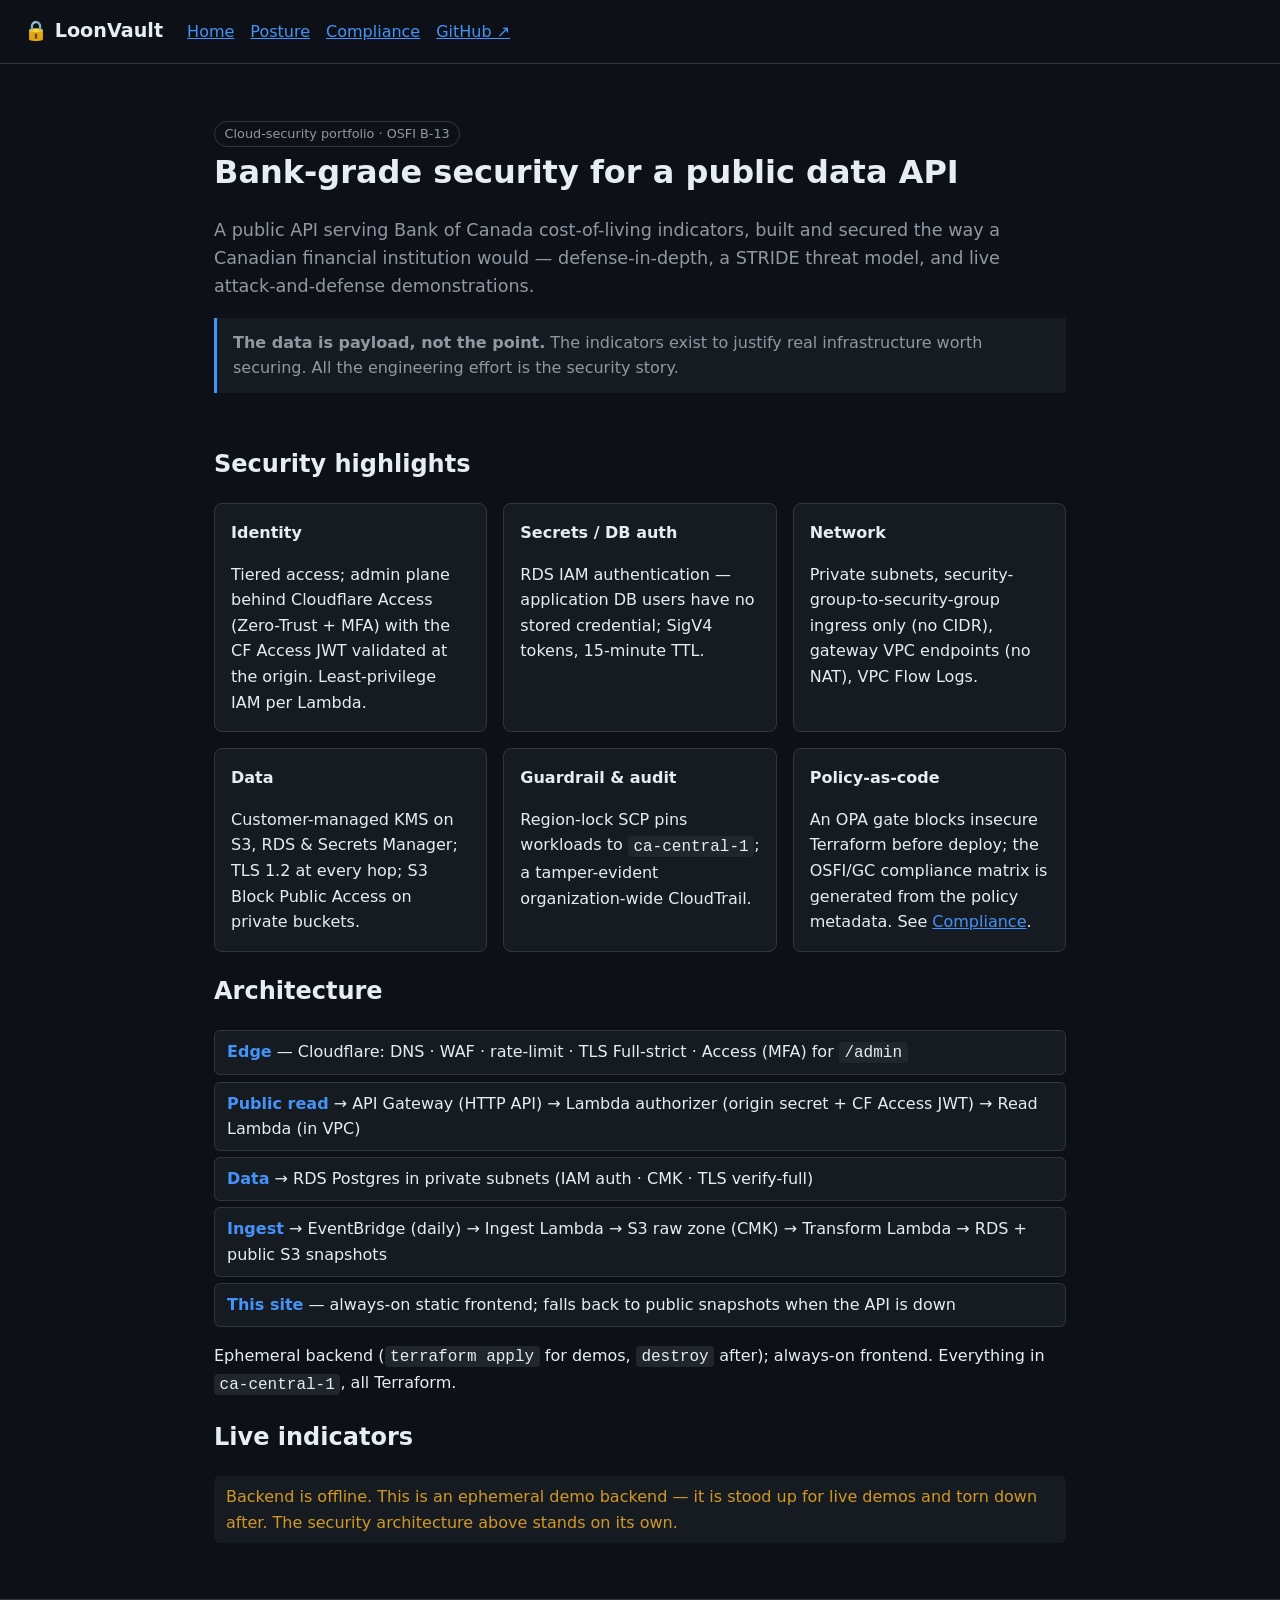
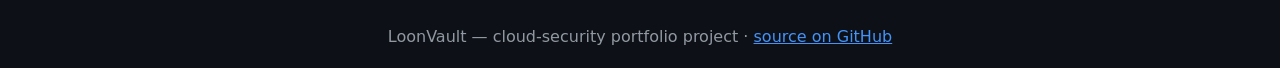
==== frontend/index.html @ 0f46bd8d "feat(frontend): lean static site + S3 hosting (critical-path #3) Always-on public face for the portf" ====
<!DOCTYPE html>
<html lang="en">
<head>
  <meta charset="utf-8">
  <meta name="viewport" content="width=device-width, initial-scale=1">
  <title>LoonVault — bank-grade secure data platform</title>
  <meta name="description" content="A security-first cloud platform serving Bank of Canada indicators, mapped to OSFI B-13.">
  <link rel="stylesheet" href="assets/styles.css">
</head>
<body>
  <header class="site">
    <span class="brand">🔒 LoonVault</span>
    <nav>
      <a href="index.html">Home</a>
      <a href="posture.html">Posture</a>
      <a href="compliance.html">Compliance</a>
      <a href="https://github.com/arnoldcastro5000/loonvault">GitHub ↗</a>
    </nav>
  </header>

  <main>
    <section class="hero">
      <span class="badge">Cloud-security portfolio · OSFI B-13</span>
      <h1>Bank-grade security for a public data API</h1>
      <p class="tagline">A public API serving Bank of Canada cost-of-living indicators, built and
        secured the way a Canadian financial institution would — defense-in-depth, a STRIDE threat
        model, and live attack-and-defense demonstrations.</p>
      <div class="callout"><strong>The data is payload, not the point.</strong> The indicators exist
        to justify real infrastructure worth securing. All the engineering effort is the security story.</div>
    </section>

    <section>
      <h2>Security highlights</h2>
      <div class="grid">
        <div class="card"><h3>Identity</h3>Tiered access; admin plane behind Cloudflare Access
          (Zero-Trust + MFA) with the CF Access JWT validated at the origin. Least-privilege IAM per Lambda.</div>
        <div class="card"><h3>Secrets / DB auth</h3>RDS IAM authentication — application DB users have
          no stored credential; SigV4 tokens, 15-minute TTL.</div>
        <div class="card"><h3>Network</h3>Private subnets, security-group-to-security-group ingress only
          (no CIDR), gateway VPC endpoints (no NAT), VPC Flow Logs.</div>
        <div class="card"><h3>Data</h3>Customer-managed KMS on S3, RDS &amp; Secrets Manager; TLS 1.2 at
          every hop; S3 Block Public Access on private buckets.</div>
        <div class="card"><h3>Guardrail &amp; audit</h3>Region-lock SCP pins workloads to
          <code>ca-central-1</code>; a tamper-evident organization-wide CloudTrail.</div>
        <div class="card"><h3>Policy-as-code</h3>An OPA gate blocks insecure Terraform before deploy;
          the OSFI/GC compliance matrix is generated from the policy metadata. See
          <a href="compliance.html">Compliance</a>.</div>
      </div>
    </section>

    <section>
      <h2>Architecture</h2>
      <ul class="flow">
        <li><b>Edge</b> — Cloudflare: DNS · WAF · rate-limit · TLS Full-strict · Access (MFA) for <code>/admin</code></li>
        <li><b>Public read</b> → API Gateway (HTTP API) → Lambda authorizer (origin secret + CF Access JWT) → Read Lambda (in VPC)</li>
        <li><b>Data</b> → RDS Postgres in private subnets (IAM auth · CMK · TLS verify-full)</li>
        <li><b>Ingest</b> → EventBridge (daily) → Ingest Lambda → S3 raw zone (CMK) → Transform Lambda → RDS + public S3 snapshots</li>
        <li><b>This site</b> — always-on static frontend; falls back to public snapshots when the API is down</li>
      </ul>
      <p>Ephemeral backend (<code>terraform apply</code> for demos, <code>destroy</code> after);
        always-on frontend. Everything in <code>ca-central-1</code>, all Terraform.</p>
    </section>

    <section id="indicators">
      <h2>Live indicators</h2>
      <p id="data-status" class="status">Loading…</p>
      <table id="data-table"></table>
    </section>
  </main>

  <footer class="site">
    LoonVault — cloud-security portfolio project ·
    <a href="https://github.com/arnoldcastro5000/loonvault">source on GitHub</a>
  </footer>

  <script src="assets/config.js"></script>
  <script src="assets/app.js"></script>
</body>
</html>
---- frontend/assets/styles.css ----
:root {
  --bg: #0d1117;
  --panel: #161b22;
  --border: #30363d;
  --text: #e6edf3;
  --muted: #9198a1;
  --accent: #4493f8;
  --ok: #3fb950;
  --warn: #d29922;
}
* { box-sizing: border-box; }
body {
  margin: 0;
  font: 16px/1.6 system-ui, -apple-system, Segoe UI, Roboto, sans-serif;
  background: var(--bg);
  color: var(--text);
}
a { color: var(--accent); }
header.site {
  border-bottom: 1px solid var(--border);
  padding: 1rem 1.5rem;
  display: flex;
  gap: 1.5rem;
  align-items: baseline;
  flex-wrap: wrap;
}
header.site .brand { font-weight: 700; font-size: 1.2rem; }
header.site nav { display: flex; gap: 1rem; }
main { max-width: 900px; margin: 0 auto; padding: 1.5rem; }
.hero { padding: 2rem 0 1rem; }
.hero h1 { font-size: 2rem; margin: 0 0 .5rem; }
.tagline { color: var(--muted); font-size: 1.1rem; }
.callout {
  border-left: 3px solid var(--accent);
  background: var(--panel);
  padding: .75rem 1rem;
  margin: 1rem 0;
  color: var(--muted);
}
.grid { display: grid; gap: 1rem; grid-template-columns: repeat(auto-fit, minmax(240px, 1fr)); }
.card {
  background: var(--panel);
  border: 1px solid var(--border);
  border-radius: 8px;
  padding: 1rem;
}
.card h3 { margin-top: 0; font-size: 1rem; }
.flow { list-style: none; padding: 0; }
.flow li {
  background: var(--panel);
  border: 1px solid var(--border);
  border-radius: 6px;
  padding: .5rem .75rem;
  margin: .4rem 0;
}
.flow li b { color: var(--accent); }
table { width: 100%; border-collapse: collapse; margin: 1rem 0; }
th, td { text-align: left; padding: .5rem .6rem; border-bottom: 1px solid var(--border); }
th { color: var(--muted); font-weight: 600; }
.status { padding: .5rem .75rem; border-radius: 6px; background: var(--panel); color: var(--muted); }
.status.ok { color: var(--ok); }
.status.warn { color: var(--warn); }
code { background: #21262d; padding: .1rem .35rem; border-radius: 4px; }
footer.site { border-top: 1px solid var(--border); color: var(--muted); padding: 1.5rem; text-align: center; }
.badge { display: inline-block; font-size: .8rem; color: var(--muted); border: 1px solid var(--border); border-radius: 999px; padding: .1rem .6rem; }
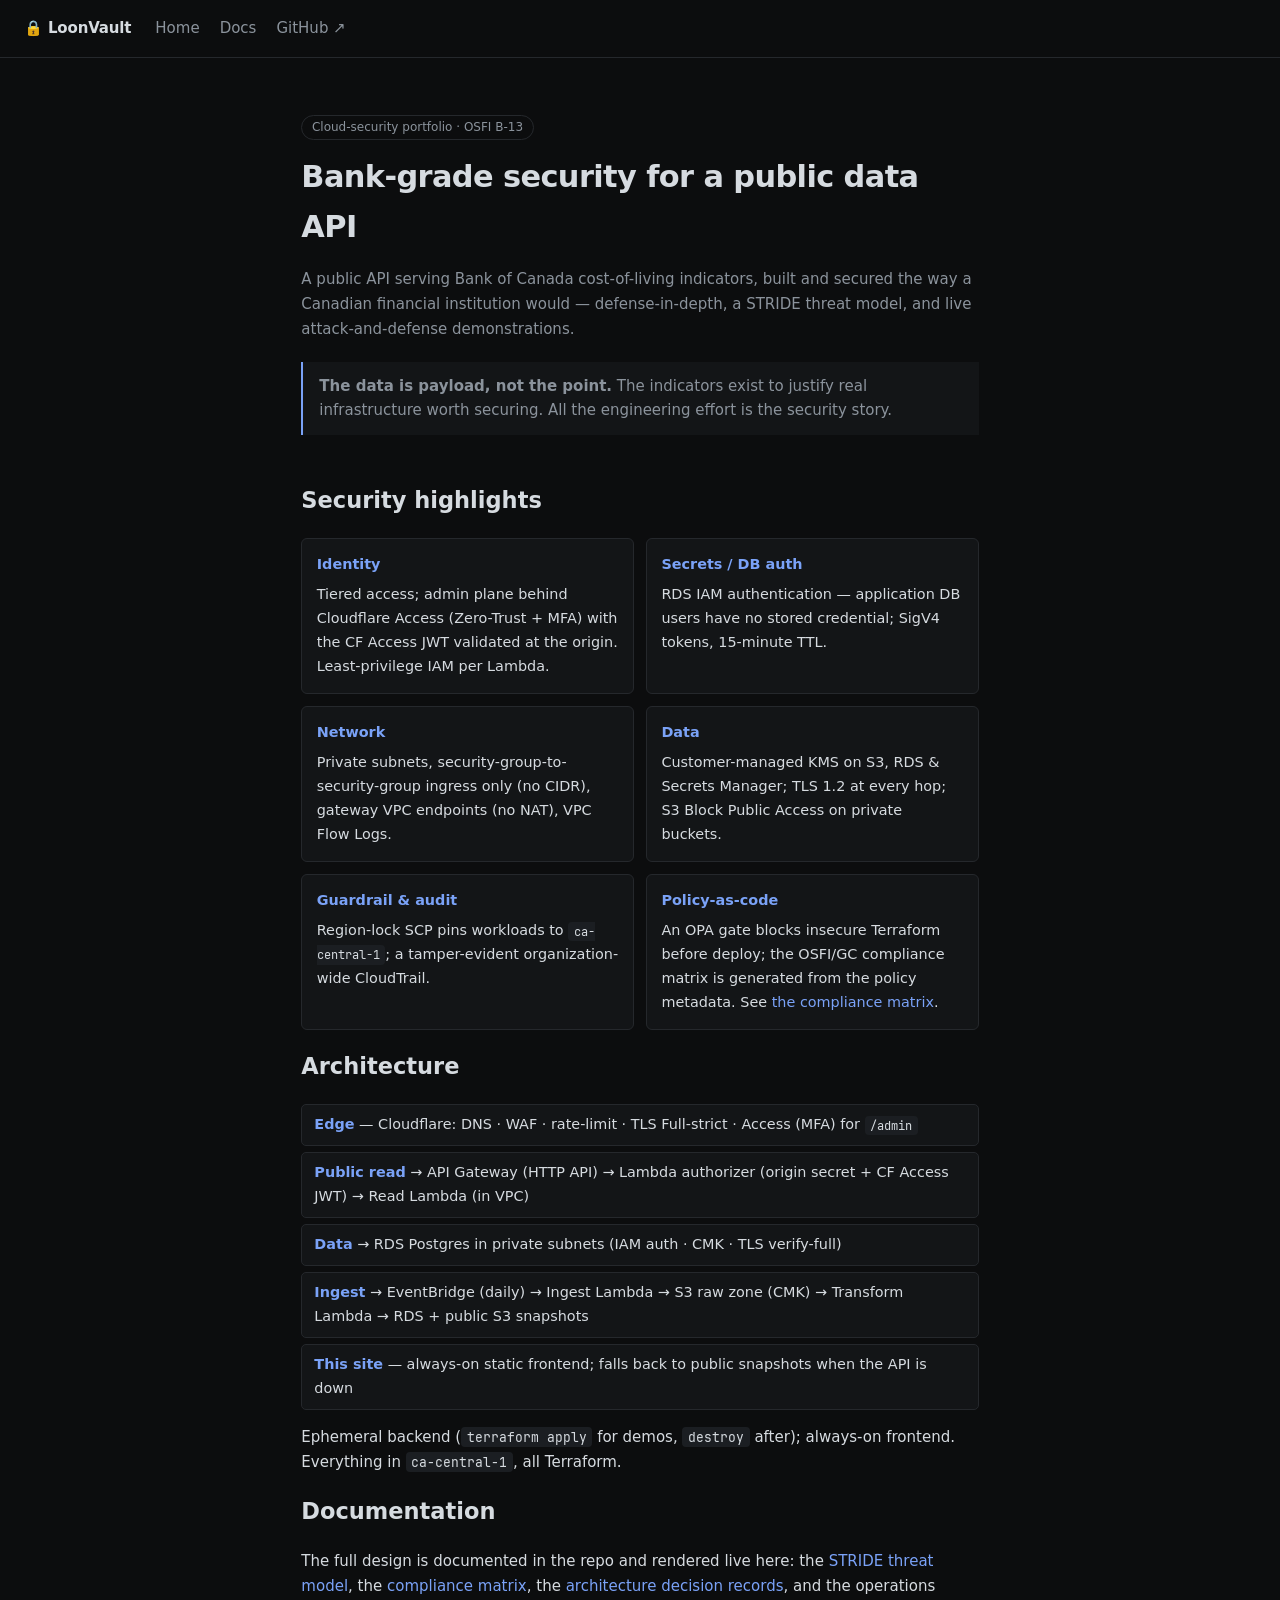
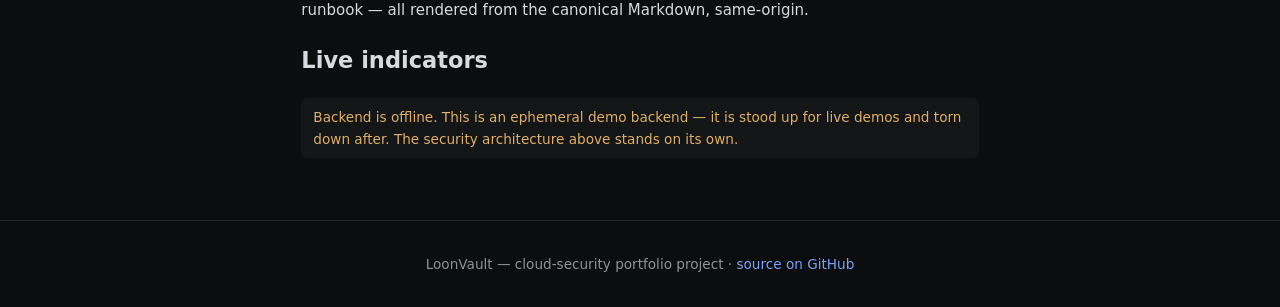
==== commit ddd7bb68: "feat(frontend): live same-origin docs viewer + first-party MD renderer (ADR-0012) Pivot from build-t" ====
--- a/frontend/index.html
+++ b/frontend/index.html
@@ -12,8 +12,7 @@
     <span class="brand">🔒 LoonVault</span>
     <nav>
       <a href="index.html">Home</a>
-      <a href="posture.html">Posture</a>
-      <a href="compliance.html">Compliance</a>
+      <a href="docs.html">Docs</a>
       <a href="https://github.com/arnoldcastro5000/loonvault">GitHub ↗</a>
     </nav>
   </header>
@@ -44,7 +43,7 @@
           <code>ca-central-1</code>; a tamper-evident organization-wide CloudTrail.</div>
         <div class="card"><h3>Policy-as-code</h3>An OPA gate blocks insecure Terraform before deploy;
           the OSFI/GC compliance matrix is generated from the policy metadata. See
-          <a href="compliance.html">Compliance</a>.</div>
+          <a href="docs.html#COMPLIANCE">the compliance matrix</a>.</div>
       </div>
     </section>
 
@@ -59,6 +58,15 @@
       </ul>
       <p>Ephemeral backend (<code>terraform apply</code> for demos, <code>destroy</code> after);
         always-on frontend. Everything in <code>ca-central-1</code>, all Terraform.</p>
+    </section>
+
+    <section>
+      <h2>Documentation</h2>
+      <p>The full design is documented in the repo and rendered live here: the
+        <a href="docs.html#threat-model">STRIDE threat model</a>,
+        the <a href="docs.html#COMPLIANCE">compliance matrix</a>,
+        the <a href="docs.html">architecture decision records</a>, and the operations runbook —
+        all rendered from the canonical Markdown, same-origin.</p>
     </section>
 
     <section id="indicators">
--- a/frontend/assets/styles.css
+++ b/frontend/assets/styles.css
@@ -1,21 +1,41 @@
+/* LoonVault — sans-serif theme (ui-sans-serif primary), monospace for code only.
+   JetBrains Mono (OFL-1.1) is self-hosted for code; see fonts/LICENSE-JetBrainsMono.txt
+   and ADR-0012. No font CDN, no third-party assets. */
+@font-face {
+  font-family: "JetBrains Mono";
+  font-style: normal;
+  font-weight: 400;
+  font-display: swap;
+  src: url("fonts/JetBrainsMono-Regular.woff2") format("woff2");
+}
+
 :root {
-  --bg: #0d1117;
-  --panel: #161b22;
-  --border: #30363d;
-  --text: #e6edf3;
-  --muted: #9198a1;
-  --accent: #4493f8;
-  --ok: #3fb950;
-  --warn: #d29922;
+  --bg: #0c0d0e;
+  --panel: #131517;
+  --border: #25282c;
+  --text: #d6dbe0;
+  --muted: #8b939c;
+  --accent: #7aa2f7;
+  --ok: #7bd88f;
+  --warn: #e0af68;
+  --err: #f7768e;
+  --sans: ui-sans-serif, system-ui, -apple-system, "Segoe UI", Roboto, Helvetica, Arial, sans-serif;
+  --mono: ui-monospace, "JetBrains Mono", "SF Mono", Menlo, Consolas, monospace;
 }
 * { box-sizing: border-box; }
+html { -webkit-text-size-adjust: 100%; }
 body {
   margin: 0;
-  font: 16px/1.6 system-ui, -apple-system, Segoe UI, Roboto, sans-serif;
+  font-family: var(--sans);
+  font-size: 15px;
+  line-height: 1.65;
   background: var(--bg);
   color: var(--text);
 }
-a { color: var(--accent); }
+a { color: var(--accent); text-decoration: none; }
+a:hover { text-decoration: underline; }
+
+/* header / footer */
 header.site {
   border-bottom: 1px solid var(--border);
   padding: 1rem 1.5rem;
@@ -24,42 +44,75 @@
   align-items: baseline;
   flex-wrap: wrap;
 }
-header.site .brand { font-weight: 700; font-size: 1.2rem; }
-header.site nav { display: flex; gap: 1rem; }
-main { max-width: 900px; margin: 0 auto; padding: 1.5rem; }
-.hero { padding: 2rem 0 1rem; }
-.hero h1 { font-size: 2rem; margin: 0 0 .5rem; }
-.tagline { color: var(--muted); font-size: 1.1rem; }
-.callout {
-  border-left: 3px solid var(--accent);
-  background: var(--panel);
-  padding: .75rem 1rem;
-  margin: 1rem 0;
-  color: var(--muted);
-}
-.grid { display: grid; gap: 1rem; grid-template-columns: repeat(auto-fit, minmax(240px, 1fr)); }
-.card {
-  background: var(--panel);
-  border: 1px solid var(--border);
-  border-radius: 8px;
-  padding: 1rem;
-}
-.card h3 { margin-top: 0; font-size: 1rem; }
+header.site .brand { font-weight: 700; letter-spacing: -0.01em; }
+header.site nav { display: flex; gap: 1.25rem; }
+header.site nav a { color: var(--muted); }
+header.site nav a:hover { color: var(--text); }
+footer.site { border-top: 1px solid var(--border); color: var(--muted); padding: 2rem 1.5rem; text-align: center; font-size: 0.85rem; }
+
+main { max-width: 76ch; margin: 0 auto; padding: 2rem 1.5rem 3rem; }
+
+/* prose */
+.prose h1 { font-size: 1.6rem; letter-spacing: -0.02em; margin: 0 0 1.25rem; }
+.prose h2 { font-size: 1.2rem; margin: 2.25rem 0 0.75rem; padding-top: 1.1rem; border-top: 1px solid var(--border); }
+.prose h3 { font-size: 1.02rem; color: var(--text); margin: 1.5rem 0 0.5rem; }
+.prose h4 { font-size: 0.95rem; color: var(--muted); margin: 1.25rem 0 0.4rem; }
+.prose p, .prose li { color: var(--text); }
+.prose ul, .prose ol { padding-left: 1.3rem; }
+.prose li { margin: 0.2rem 0; }
+.prose hr { border: none; border-top: 1px solid var(--border); margin: 2rem 0; }
+blockquote { margin: 1rem 0; padding: 0.5rem 1rem; border-left: 2px solid var(--accent); background: var(--panel); color: var(--muted); }
+
+/* landing bits */
+.hero { padding: 1.5rem 0 0.5rem; }
+.hero h1 { font-size: 1.9rem; letter-spacing: -0.02em; margin: 0.75rem 0 0.5rem; }
+.tagline { color: var(--muted); }
+.callout { border-left: 2px solid var(--accent); background: var(--panel); padding: 0.75rem 1rem; margin: 1.25rem 0; color: var(--muted); }
+.grid { display: grid; gap: 0.75rem; grid-template-columns: repeat(auto-fit, minmax(230px, 1fr)); }
+.card { background: var(--panel); border: 1px solid var(--border); border-radius: 6px; padding: 0.9rem; font-size: 0.9rem; }
+.card h3 { margin: 0 0 0.4rem; font-size: 0.9rem; color: var(--accent); }
 .flow { list-style: none; padding: 0; }
-.flow li {
-  background: var(--panel);
-  border: 1px solid var(--border);
-  border-radius: 6px;
-  padding: .5rem .75rem;
-  margin: .4rem 0;
-}
+.flow li { background: var(--panel); border: 1px solid var(--border); border-radius: 5px; padding: 0.5rem 0.75rem; margin: 0.4rem 0; font-size: 0.9rem; }
 .flow li b { color: var(--accent); }
-table { width: 100%; border-collapse: collapse; margin: 1rem 0; }
-th, td { text-align: left; padding: .5rem .6rem; border-bottom: 1px solid var(--border); }
-th { color: var(--muted); font-weight: 600; }
-.status { padding: .5rem .75rem; border-radius: 6px; background: var(--panel); color: var(--muted); }
+.badge { display: inline-block; font-size: 0.75rem; color: var(--muted); border: 1px solid var(--border); border-radius: 999px; padding: 0.1rem 0.6rem; }
+
+/* tables (wrapped for overflow) */
+.table-wrap { overflow-x: auto; margin: 1rem 0; }
+table { width: 100%; border-collapse: collapse; font-size: 0.85rem; }
+th, td { text-align: left; padding: 0.45rem 0.6rem; border-bottom: 1px solid var(--border); vertical-align: top; }
+th { color: var(--muted); font-weight: 700; }
+
+/* code — monospace */
+code { font-family: var(--mono); background: #1b1e22; padding: 0.1rem 0.35rem; border-radius: 4px; font-size: 0.85em; }
+pre { font-family: var(--mono); background: var(--panel); border: 1px solid var(--border); border-radius: 6px; padding: 0.9rem; overflow-x: auto; }
+pre code { background: none; padding: 0; }
+
+/* live data panel */
+.status { padding: 0.5rem 0.75rem; border-radius: 6px; background: var(--panel); color: var(--muted); font-size: 0.85rem; }
 .status.ok { color: var(--ok); }
 .status.warn { color: var(--warn); }
-code { background: #21262d; padding: .1rem .35rem; border-radius: 4px; }
-footer.site { border-top: 1px solid var(--border); color: var(--muted); padding: 1.5rem; text-align: center; }
-.badge { display: inline-block; font-size: .8rem; color: var(--muted); border: 1px solid var(--border); border-radius: 999px; padding: .1rem .6rem; }
+
+/* docs viewer */
+.docs-layout { display: flex; gap: 2rem; max-width: 1100px; margin: 0 auto; padding: 1.5rem; align-items: flex-start; }
+.docs-sidebar { flex: 0 0 220px; position: sticky; top: 1rem; max-height: calc(100vh - 2rem); overflow-y: auto; }
+.docs-sidebar .nav-group { margin-bottom: 1.25rem; }
+.docs-sidebar h3 { font-size: 0.7rem; text-transform: uppercase; letter-spacing: 0.08em; color: var(--muted); margin: 0 0 0.4rem; }
+.docs-sidebar ul { list-style: none; margin: 0; padding: 0; }
+.docs-sidebar li { margin: 0.1rem 0; }
+.docs-sidebar a { display: block; padding: 0.25rem 0.5rem; border-radius: 5px; color: var(--muted); font-size: 0.85rem; }
+.docs-sidebar a:hover { color: var(--text); background: var(--panel); text-decoration: none; }
+.docs-sidebar a.active { color: var(--text); background: var(--panel); border-left: 2px solid var(--accent); }
+.docs-main { flex: 1 1 auto; min-width: 0; }
+.docs-main > h1 { font-size: 1.5rem; margin: 0.25rem 0 1.25rem; }
+
+/* loading skeleton + error */
+.skeleton { height: 1rem; margin: 0.6rem 0; border-radius: 4px; background: linear-gradient(90deg, var(--panel), var(--border), var(--panel)); background-size: 200% 100%; animation: pulse 1.4s ease-in-out infinite; }
+.skeleton:nth-child(odd) { width: 90%; }
+.skeleton:nth-child(3n) { width: 70%; }
+@keyframes pulse { 0% { background-position: 200% 0; } 100% { background-position: -200% 0; } }
+.error { border: 1px solid var(--err); color: var(--err); background: rgba(247, 118, 142, 0.08); border-radius: 6px; padding: 0.75rem 1rem; }
+
+@media (max-width: 720px) {
+  .docs-layout { flex-direction: column; }
+  .docs-sidebar { position: static; flex-basis: auto; max-height: none; width: 100%; }
+}
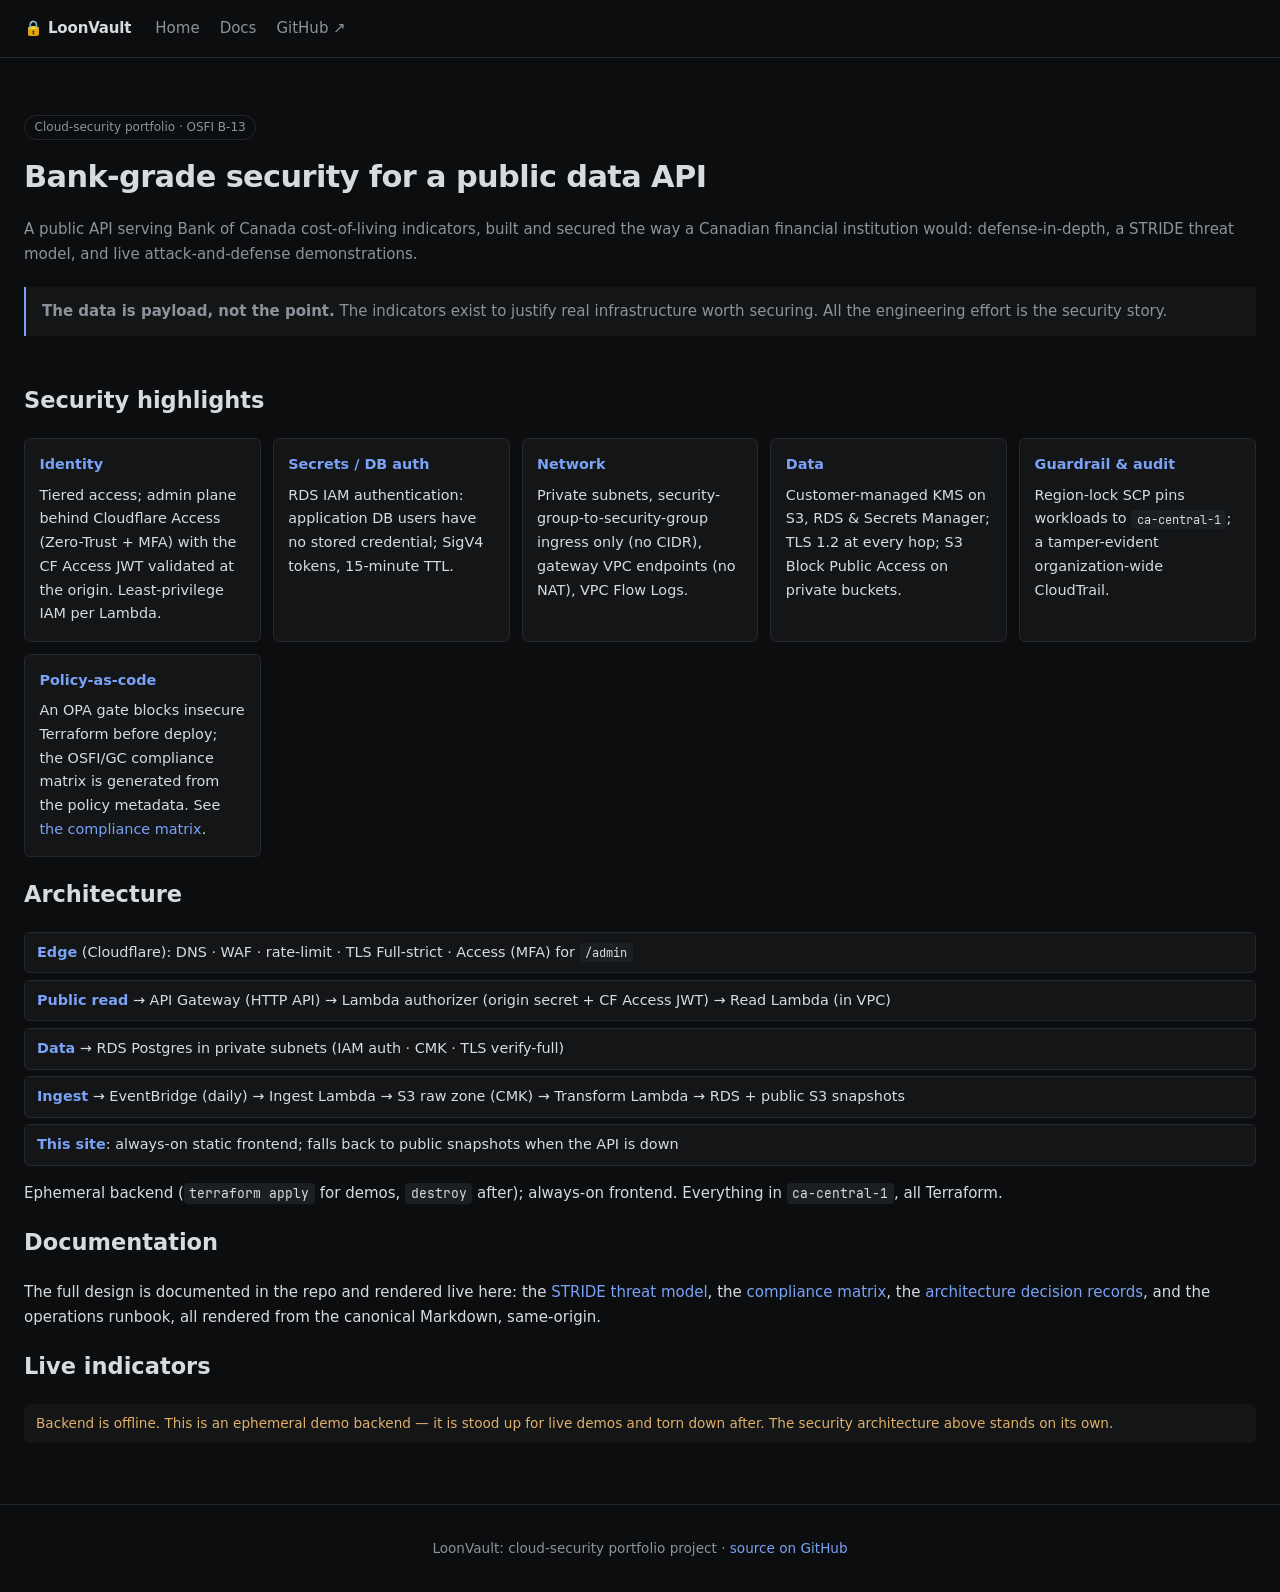
==== commit 59a66b38: "chore: remove all em-dashes from the landing page and every markdown file Replaces em-dashes (—) wit" ====
--- a/frontend/index.html
+++ b/frontend/index.html
@@ -3,7 +3,7 @@
 <head>
   <meta charset="utf-8">
   <meta name="viewport" content="width=device-width, initial-scale=1">
-  <title>LoonVault — bank-grade secure data platform</title>
+  <title>LoonVault: bank-grade secure data platform</title>
   <meta name="description" content="A security-first cloud platform serving Bank of Canada indicators, mapped to OSFI B-13.">
   <link rel="stylesheet" href="assets/styles.css">
 </head>
@@ -22,7 +22,7 @@
       <span class="badge">Cloud-security portfolio · OSFI B-13</span>
       <h1>Bank-grade security for a public data API</h1>
       <p class="tagline">A public API serving Bank of Canada cost-of-living indicators, built and
-        secured the way a Canadian financial institution would — defense-in-depth, a STRIDE threat
+        secured the way a Canadian financial institution would: defense-in-depth, a STRIDE threat
         model, and live attack-and-defense demonstrations.</p>
       <div class="callout"><strong>The data is payload, not the point.</strong> The indicators exist
         to justify real infrastructure worth securing. All the engineering effort is the security story.</div>
@@ -33,7 +33,7 @@
       <div class="grid">
         <div class="card"><h3>Identity</h3>Tiered access; admin plane behind Cloudflare Access
           (Zero-Trust + MFA) with the CF Access JWT validated at the origin. Least-privilege IAM per Lambda.</div>
-        <div class="card"><h3>Secrets / DB auth</h3>RDS IAM authentication — application DB users have
+        <div class="card"><h3>Secrets / DB auth</h3>RDS IAM authentication: application DB users have
           no stored credential; SigV4 tokens, 15-minute TTL.</div>
         <div class="card"><h3>Network</h3>Private subnets, security-group-to-security-group ingress only
           (no CIDR), gateway VPC endpoints (no NAT), VPC Flow Logs.</div>
@@ -50,11 +50,11 @@
     <section>
       <h2>Architecture</h2>
       <ul class="flow">
-        <li><b>Edge</b> — Cloudflare: DNS · WAF · rate-limit · TLS Full-strict · Access (MFA) for <code>/admin</code></li>
+        <li><b>Edge</b> (Cloudflare): DNS · WAF · rate-limit · TLS Full-strict · Access (MFA) for <code>/admin</code></li>
         <li><b>Public read</b> → API Gateway (HTTP API) → Lambda authorizer (origin secret + CF Access JWT) → Read Lambda (in VPC)</li>
         <li><b>Data</b> → RDS Postgres in private subnets (IAM auth · CMK · TLS verify-full)</li>
         <li><b>Ingest</b> → EventBridge (daily) → Ingest Lambda → S3 raw zone (CMK) → Transform Lambda → RDS + public S3 snapshots</li>
-        <li><b>This site</b> — always-on static frontend; falls back to public snapshots when the API is down</li>
+        <li><b>This site</b>: always-on static frontend; falls back to public snapshots when the API is down</li>
       </ul>
       <p>Ephemeral backend (<code>terraform apply</code> for demos, <code>destroy</code> after);
         always-on frontend. Everything in <code>ca-central-1</code>, all Terraform.</p>
@@ -65,7 +65,7 @@
       <p>The full design is documented in the repo and rendered live here: the
         <a href="docs.html#threat-model">STRIDE threat model</a>,
         the <a href="docs.html#COMPLIANCE">compliance matrix</a>,
-        the <a href="docs.html">architecture decision records</a>, and the operations runbook —
+        the <a href="docs.html">architecture decision records</a>, and the operations runbook,
         all rendered from the canonical Markdown, same-origin.</p>
     </section>
 
@@ -77,11 +77,11 @@
   </main>
 
   <footer class="site">
-    LoonVault — cloud-security portfolio project ·
+    LoonVault: cloud-security portfolio project ·
     <a href="https://github.com/arnoldcastro5000/loonvault">source on GitHub</a>
   </footer>
 
-  <script src="assets/config.js"></script>
+  <script src="assets/runtime.js"></script>
   <script src="assets/app.js"></script>
 </body>
 </html>
--- a/frontend/assets/styles.css
+++ b/frontend/assets/styles.css
@@ -51,6 +51,8 @@
 footer.site { border-top: 1px solid var(--border); color: var(--muted); padding: 2rem 1.5rem; text-align: center; font-size: 0.85rem; }
 
 main { max-width: 76ch; margin: 0 auto; padding: 2rem 1.5rem 3rem; }
+/* Landing page uses ~2x the width of the docs reader (which keeps its 76ch measure). */
+main:not(.docs-main) { max-width: 152ch; }
 
 /* prose */
 .prose h1 { font-size: 1.6rem; letter-spacing: -0.02em; margin: 0 0 1.25rem; }
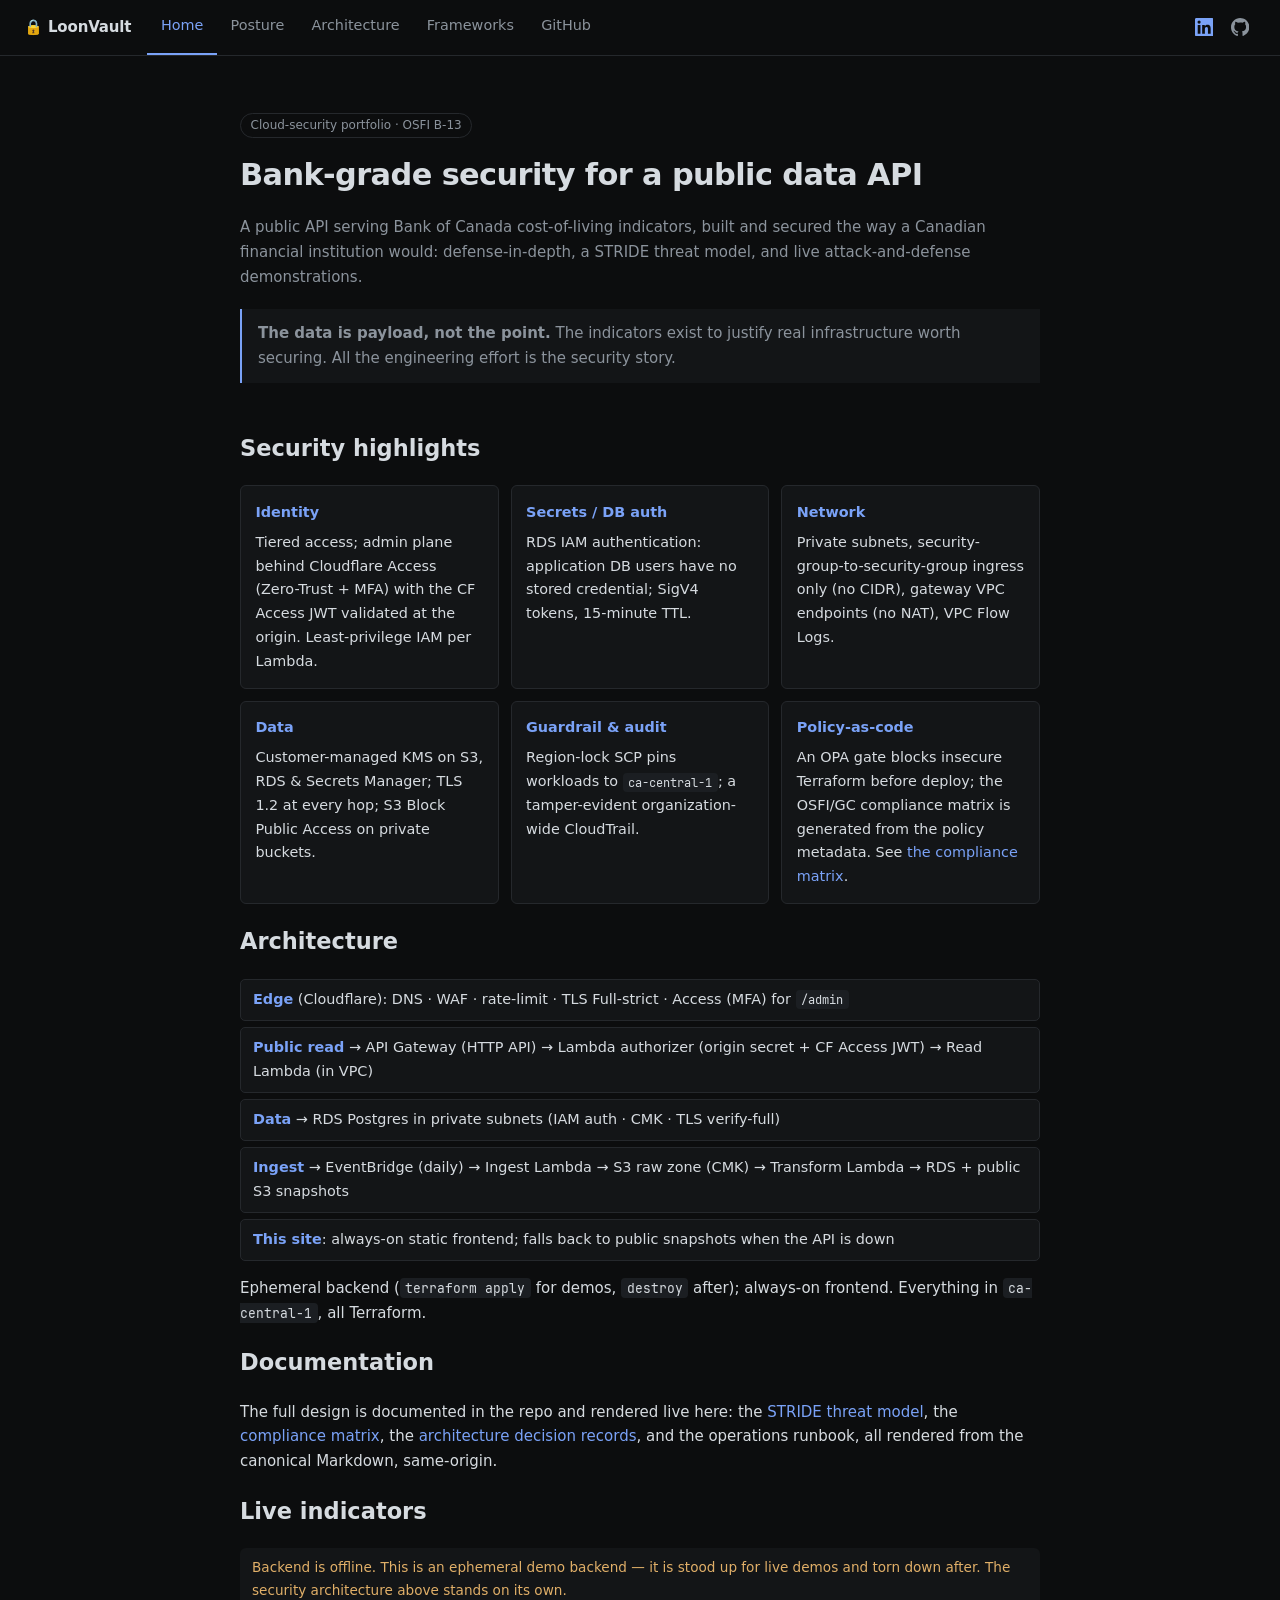
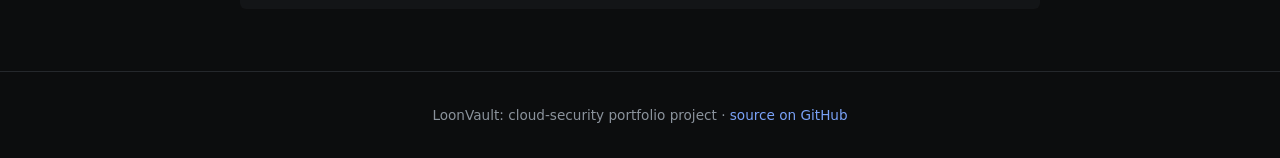
==== commit bf4ef337: "feat(frontend): tabbed nav with dropdown + LinkedIn/GitHub icons Replaces the plain Home/Docs/GitHub" ====
--- a/frontend/index.html
+++ b/frontend/index.html
@@ -10,10 +10,26 @@
 <body>
   <header class="site">
     <span class="brand">🔒 LoonVault</span>
-    <nav>
-      <a href="index.html">Home</a>
-      <a href="docs.html">Docs</a>
-      <a href="https://github.com/arnoldcastro5000/loonvault">GitHub ↗</a>
+    <nav class="tabbar" aria-label="Primary">
+      <a class="tab" href="index.html" aria-current="page">Home</a>
+      <span class="tab-group">
+        <a class="tab" href="docs.html#threat-model">Posture</a>
+        <span class="tab-menu">
+          <a href="index.html#security">Security Highlights</a>
+          <a href="docs.html#threat-model">Threat Model</a>
+        </span>
+      </span>
+      <a class="tab" href="index.html#architecture">Architecture</a>
+      <a class="tab" href="docs.html#COMPLIANCE">Frameworks</a>
+      <a class="tab" href="https://github.com/arnoldcastro5000/loonvault" target="_blank" rel="noopener noreferrer">GitHub</a>
+      <span class="tab-icons">
+        <a class="li" href="https://www.linkedin.com/in/arnoldgcastro/" target="_blank" rel="noopener noreferrer" title="LinkedIn" aria-label="LinkedIn">
+          <svg xmlns="http://www.w3.org/2000/svg" viewBox="0 0 24 24" fill="currentColor"><path d="M20.447 20.452h-3.554v-5.569c0-1.328-.027-3.037-1.852-3.037-1.853 0-2.136 1.445-2.136 2.939v5.667H9.351V9h3.414v1.561h.046c.477-.9 1.637-1.85 3.37-1.85 3.601 0 4.267 2.37 4.267 5.455v6.286zM5.337 7.433a2.062 2.062 0 0 1-2.063-2.065 2.064 2.064 0 1 1 2.063 2.065zm1.782 13.019H3.555V9h3.564v11.452zM22.225 0H1.771C.792 0 0 .774 0 1.729v20.542C0 23.227.792 24 1.771 24h20.451C23.2 24 24 23.227 24 22.271V1.729C24 .774 23.2 0 22.222 0h.003z"/></svg>
+        </a>
+        <a href="https://github.com/arnoldcastro5000" target="_blank" rel="noopener noreferrer" title="GitHub" aria-label="GitHub">
+          <svg xmlns="http://www.w3.org/2000/svg" viewBox="0 0 24 24" fill="currentColor"><path d="M12 0C5.374 0 0 5.373 0 12c0 5.302 3.438 9.8 8.207 11.387.599.111.793-.261.793-.577v-2.234c-3.338.726-4.033-1.416-4.033-1.416-.546-1.387-1.333-1.756-1.333-1.756-1.089-.745.083-.729.083-.729 1.205.084 1.839 1.237 1.839 1.237 1.07 1.834 2.807 1.304 3.492.997.107-.775.418-1.305.762-1.604-2.665-.305-5.467-1.334-5.467-5.931 0-1.311.469-2.381 1.236-3.221-.124-.303-.535-1.524.117-3.176 0 0 1.008-.322 3.301 1.23A11.509 11.509 0 0 1 12 5.803c1.02.005 2.047.138 3.006.404 2.291-1.552 3.297-1.23 3.297-1.23.653 1.653.242 2.874.118 3.176.77.84 1.235 1.911 1.235 3.221 0 4.609-2.807 5.624-5.479 5.921.43.372.823 1.102.823 2.222v3.293c0 .319.192.694.801.576C20.566 21.797 24 17.3 24 12c0-6.627-5.373-12-12-12z"/></svg>
+        </a>
+      </span>
     </nav>
   </header>
 
@@ -28,7 +44,7 @@
         to justify real infrastructure worth securing. All the engineering effort is the security story.</div>
     </section>
 
-    <section>
+    <section id="security">
       <h2>Security highlights</h2>
       <div class="grid">
         <div class="card"><h3>Identity</h3>Tiered access; admin plane behind Cloudflare Access
@@ -47,7 +63,7 @@
       </div>
     </section>
 
-    <section>
+    <section id="architecture">
       <h2>Architecture</h2>
       <ul class="flow">
         <li><b>Edge</b> (Cloudflare): DNS · WAF · rate-limit · TLS Full-strict · Access (MFA) for <code>/admin</code></li>
--- a/frontend/assets/styles.css
+++ b/frontend/assets/styles.css
@@ -38,21 +38,65 @@
 /* header / footer */
 header.site {
   border-bottom: 1px solid var(--border);
-  padding: 1rem 1.5rem;
+  padding: 0 1.5rem;
   display: flex;
-  gap: 1.5rem;
-  align-items: baseline;
+  gap: 1rem;
+  align-items: stretch;
   flex-wrap: wrap;
 }
-header.site .brand { font-weight: 700; letter-spacing: -0.01em; }
-header.site nav { display: flex; gap: 1.25rem; }
-header.site nav a { color: var(--muted); }
-header.site nav a:hover { color: var(--text); }
+header.site .brand { font-weight: 700; letter-spacing: -0.01em; display: flex; align-items: center; }
 footer.site { border-top: 1px solid var(--border); color: var(--muted); padding: 2rem 1.5rem; text-align: center; font-size: 0.85rem; }
 
+/* top tab bar (mirrors the prowler-cspm dashboard nav, in loonvault tokens) */
+.tabbar { display: flex; align-items: stretch; flex: 1 1 auto; flex-wrap: wrap; }
+.tabbar .tab {
+  display: inline-flex;
+  align-items: center;
+  padding: 0.9rem 0.85rem;
+  font-size: 0.9rem;
+  font-weight: 500;
+  color: var(--muted);
+  border-bottom: 2px solid transparent;
+}
+.tabbar .tab:hover { color: var(--text); text-decoration: none; }
+.tabbar .tab[aria-current="page"] { color: var(--accent); border-bottom-color: var(--accent); }
+
+/* hover/focus dropdown */
+.tab-group { position: relative; display: inline-flex; align-items: stretch; }
+.tab-menu {
+  position: absolute;
+  left: 0;
+  top: 100%;
+  display: none;
+  min-width: 180px;
+  background: var(--panel);
+  border: 1px solid var(--border);
+  border-top: none;
+  border-radius: 0 0 6px 6px;
+  box-shadow: 0 8px 20px rgba(0, 0, 0, 0.35);
+  z-index: 20;
+}
+.tab-group:hover .tab-menu,
+.tab-group:focus-within .tab-menu { display: block; }
+.tab-menu a {
+  display: block;
+  padding: 0.5rem 0.85rem;
+  font-size: 0.85rem;
+  color: var(--muted);
+}
+.tab-menu a:hover { color: var(--text); background: var(--bg); text-decoration: none; }
+
+/* right-aligned social icons */
+.tab-icons { margin-left: auto; display: flex; align-items: center; gap: 0.25rem; }
+.tab-icons a { display: inline-flex; align-items: center; justify-content: center; width: 2rem; height: 2rem; border-radius: 4px; color: var(--muted); }
+.tab-icons a:hover { color: var(--text); text-decoration: none; }
+.tab-icons a.li { color: var(--accent); }
+.tab-icons svg { width: 1.15rem; height: 1.15rem; }
+
 main { max-width: 76ch; margin: 0 auto; padding: 2rem 1.5rem 3rem; }
-/* Landing page uses ~2x the width of the docs reader (which keeps its 76ch measure). */
-main:not(.docs-main) { max-width: 152ch; }
+/* Landing page width matches https://prowler.cloudsecuritypractice.com/ (848px). Fixed
+   px, not ch: ch scales with font-size, which made prior ch-based widths unpredictable. */
+main:not(.docs-main) { max-width: 848px; }
 
 /* prose */
 .prose h1 { font-size: 1.6rem; letter-spacing: -0.02em; margin: 0 0 1.25rem; }
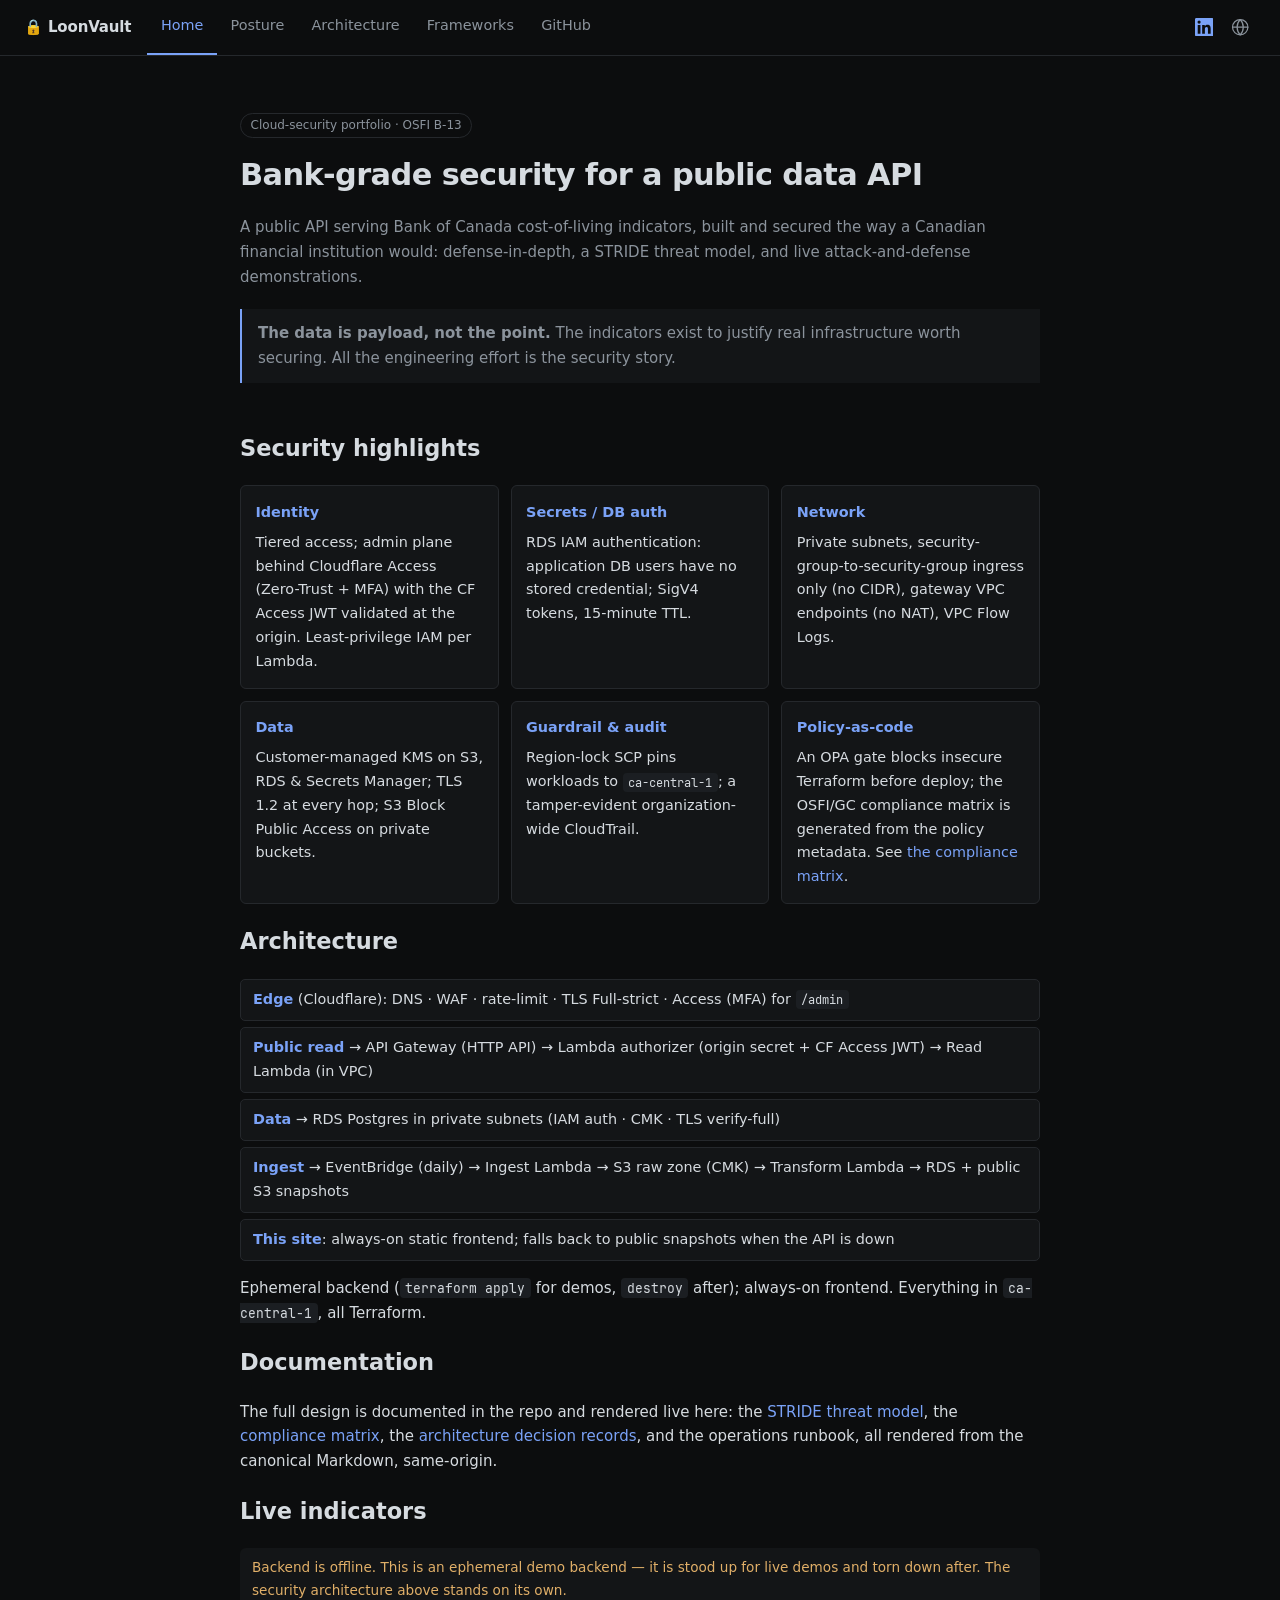
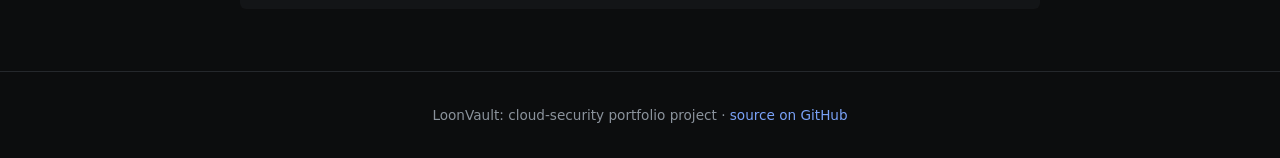
==== commit a8393457: "fix(frontend): swap the GitHub profile icon for a globe icon -> cloudsecuritypractice.com The icon r" ====
--- a/frontend/index.html
+++ b/frontend/index.html
@@ -26,8 +26,12 @@
         <a class="li" href="https://www.linkedin.com/in/arnoldgcastro/" target="_blank" rel="noopener noreferrer" title="LinkedIn" aria-label="LinkedIn">
           <svg xmlns="http://www.w3.org/2000/svg" viewBox="0 0 24 24" fill="currentColor"><path d="M20.447 20.452h-3.554v-5.569c0-1.328-.027-3.037-1.852-3.037-1.853 0-2.136 1.445-2.136 2.939v5.667H9.351V9h3.414v1.561h.046c.477-.9 1.637-1.85 3.37-1.85 3.601 0 4.267 2.37 4.267 5.455v6.286zM5.337 7.433a2.062 2.062 0 0 1-2.063-2.065 2.064 2.064 0 1 1 2.063 2.065zm1.782 13.019H3.555V9h3.564v11.452zM22.225 0H1.771C.792 0 0 .774 0 1.729v20.542C0 23.227.792 24 1.771 24h20.451C23.2 24 24 23.227 24 22.271V1.729C24 .774 23.2 0 22.222 0h.003z"/></svg>
         </a>
-        <a href="https://github.com/arnoldcastro5000" target="_blank" rel="noopener noreferrer" title="GitHub" aria-label="GitHub">
-          <svg xmlns="http://www.w3.org/2000/svg" viewBox="0 0 24 24" fill="currentColor"><path d="M12 0C5.374 0 0 5.373 0 12c0 5.302 3.438 9.8 8.207 11.387.599.111.793-.261.793-.577v-2.234c-3.338.726-4.033-1.416-4.033-1.416-.546-1.387-1.333-1.756-1.333-1.756-1.089-.745.083-.729.083-.729 1.205.084 1.839 1.237 1.839 1.237 1.07 1.834 2.807 1.304 3.492.997.107-.775.418-1.305.762-1.604-2.665-.305-5.467-1.334-5.467-5.931 0-1.311.469-2.381 1.236-3.221-.124-.303-.535-1.524.117-3.176 0 0 1.008-.322 3.301 1.23A11.509 11.509 0 0 1 12 5.803c1.02.005 2.047.138 3.006.404 2.291-1.552 3.297-1.23 3.297-1.23.653 1.653.242 2.874.118 3.176.77.84 1.235 1.911 1.235 3.221 0 4.609-2.807 5.624-5.479 5.921.43.372.823 1.102.823 2.222v3.293c0 .319.192.694.801.576C20.566 21.797 24 17.3 24 12c0-6.627-5.373-12-12-12z"/></svg>
+        <a href="https://cloudsecuritypractice.com" target="_blank" rel="noopener noreferrer" title="cloudsecuritypractice.com" aria-label="cloudsecuritypractice.com">
+          <svg xmlns="http://www.w3.org/2000/svg" viewBox="0 0 24 24" fill="none" stroke="currentColor" stroke-width="1.6" stroke-linecap="round" stroke-linejoin="round">
+            <circle cx="12" cy="12" r="10"/>
+            <line x1="2" y1="12" x2="22" y2="12"/>
+            <path d="M12 2c2.6 2.7 4 6.3 4 10s-1.4 7.3-4 10c-2.6-2.7-4-6.3-4-10s1.4-7.3 4-10z"/>
+          </svg>
         </a>
       </span>
     </nav>
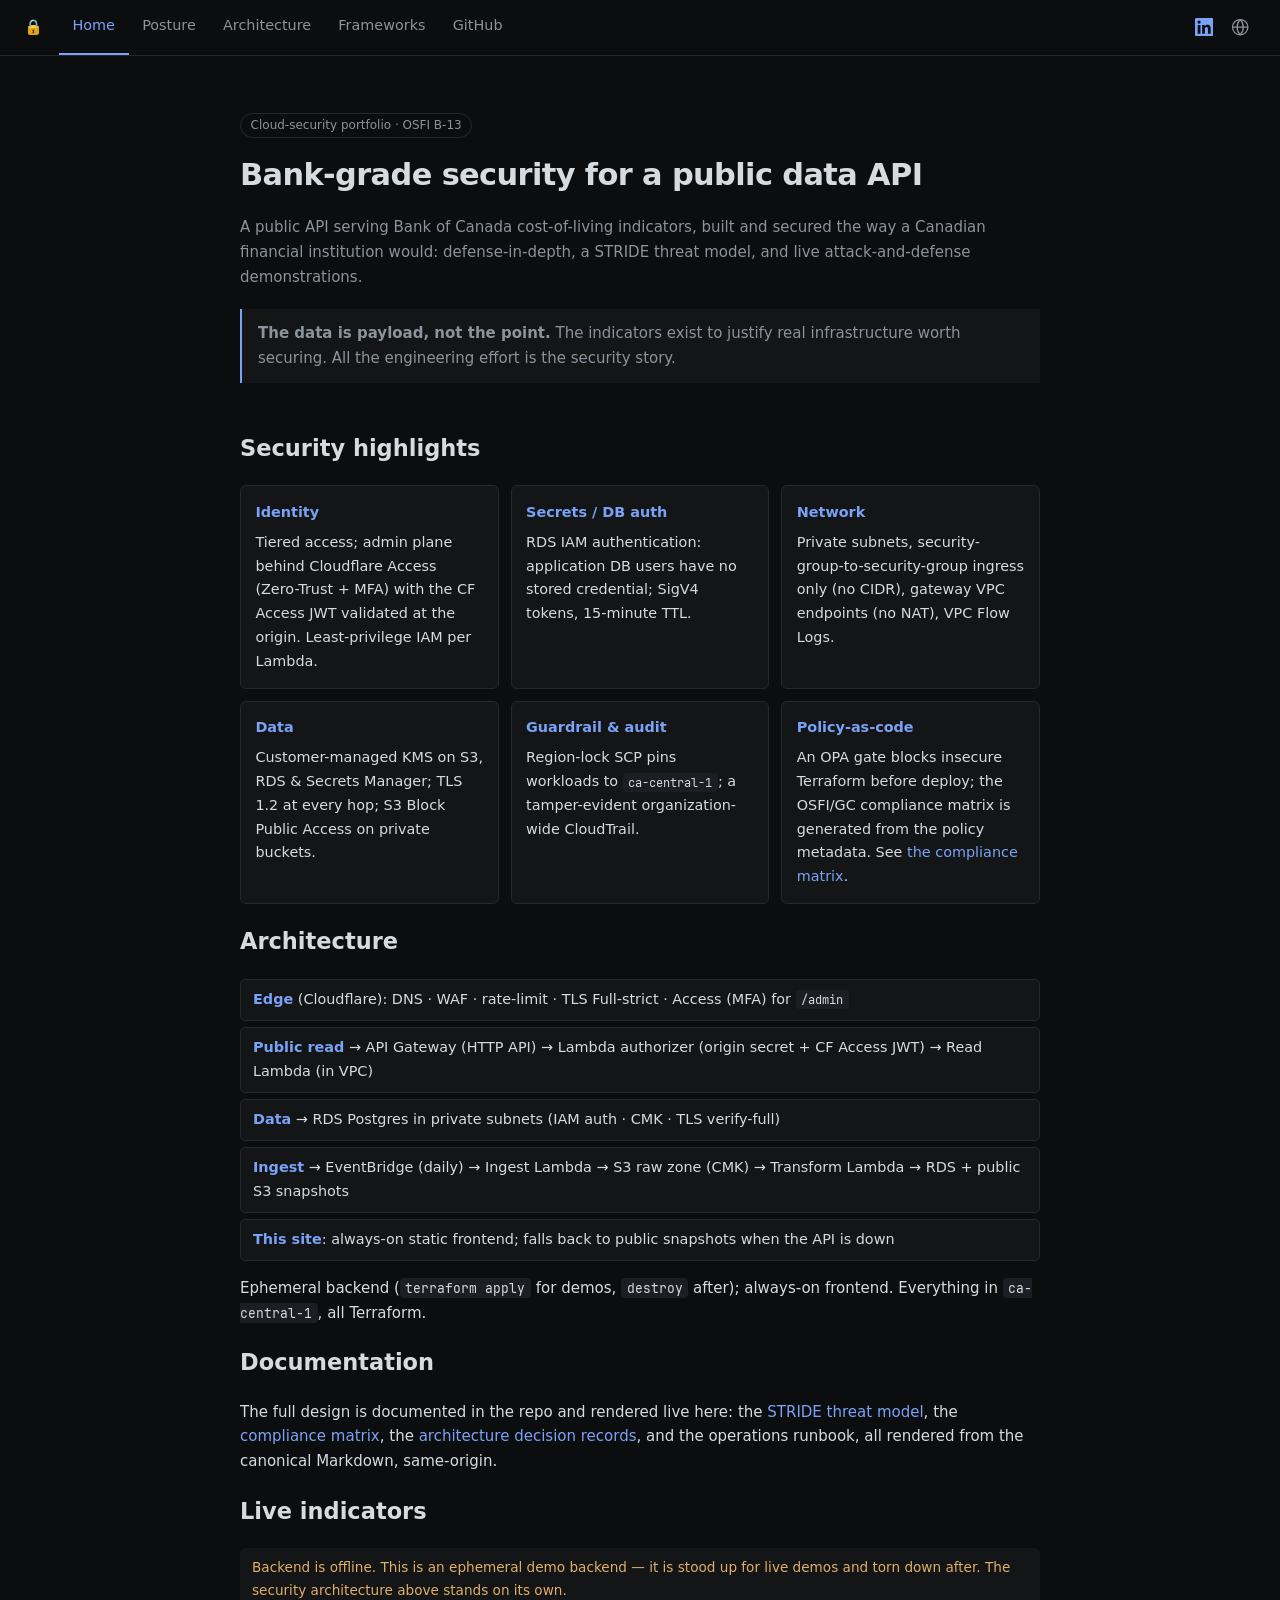
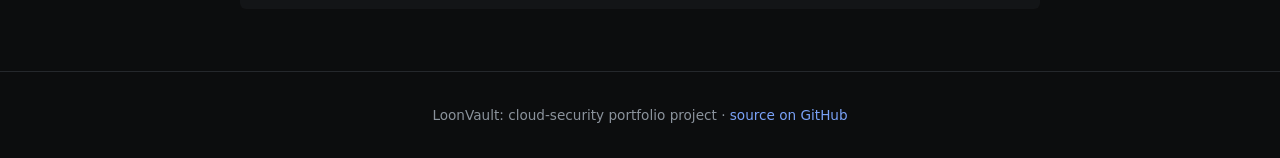
==== commit ae50e4d8: "fix(frontend): drop the "LoonVault" text from the top brand mark Keep just the lock emoji as a compa" ====
--- a/frontend/index.html
+++ b/frontend/index.html
@@ -9,7 +9,7 @@
 </head>
 <body>
   <header class="site">
-    <span class="brand">🔒 LoonVault</span>
+    <span class="brand" title="LoonVault" aria-label="LoonVault">🔒</span>
     <nav class="tabbar" aria-label="Primary">
       <a class="tab" href="index.html" aria-current="page">Home</a>
       <span class="tab-group">
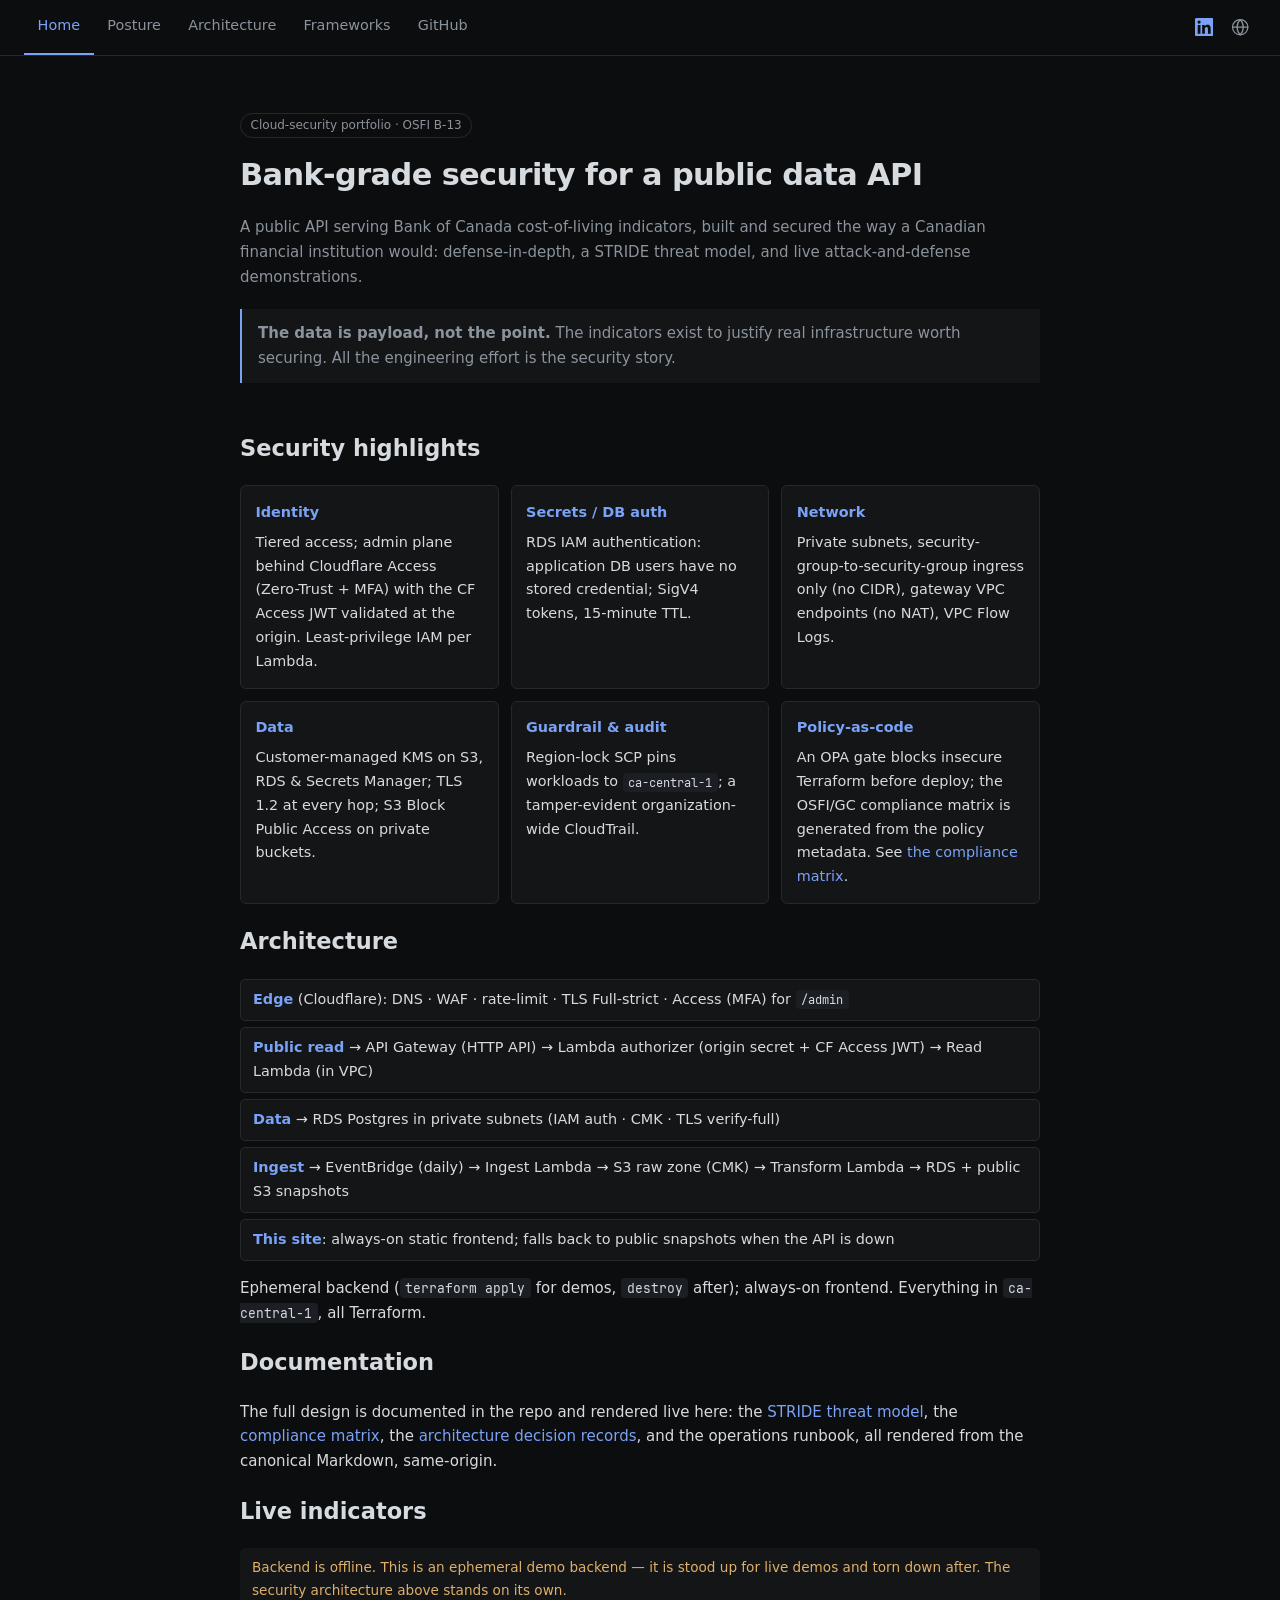
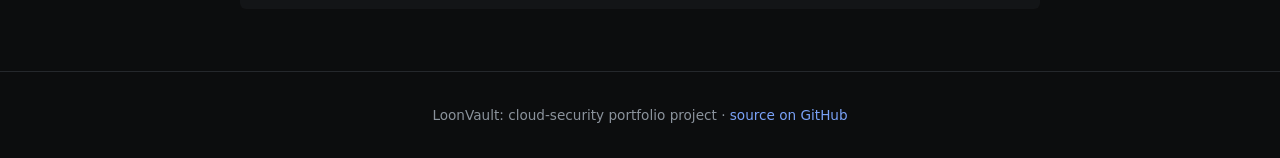
==== commit 67783b30: "fix(frontend): remove the lock-emoji brand mark from the header Drop the brand span entirely (lock e" ====
--- a/frontend/index.html
+++ b/frontend/index.html
@@ -9,7 +9,6 @@
 </head>
 <body>
   <header class="site">
-    <span class="brand" title="LoonVault" aria-label="LoonVault">🔒</span>
     <nav class="tabbar" aria-label="Primary">
       <a class="tab" href="index.html" aria-current="page">Home</a>
       <span class="tab-group">
